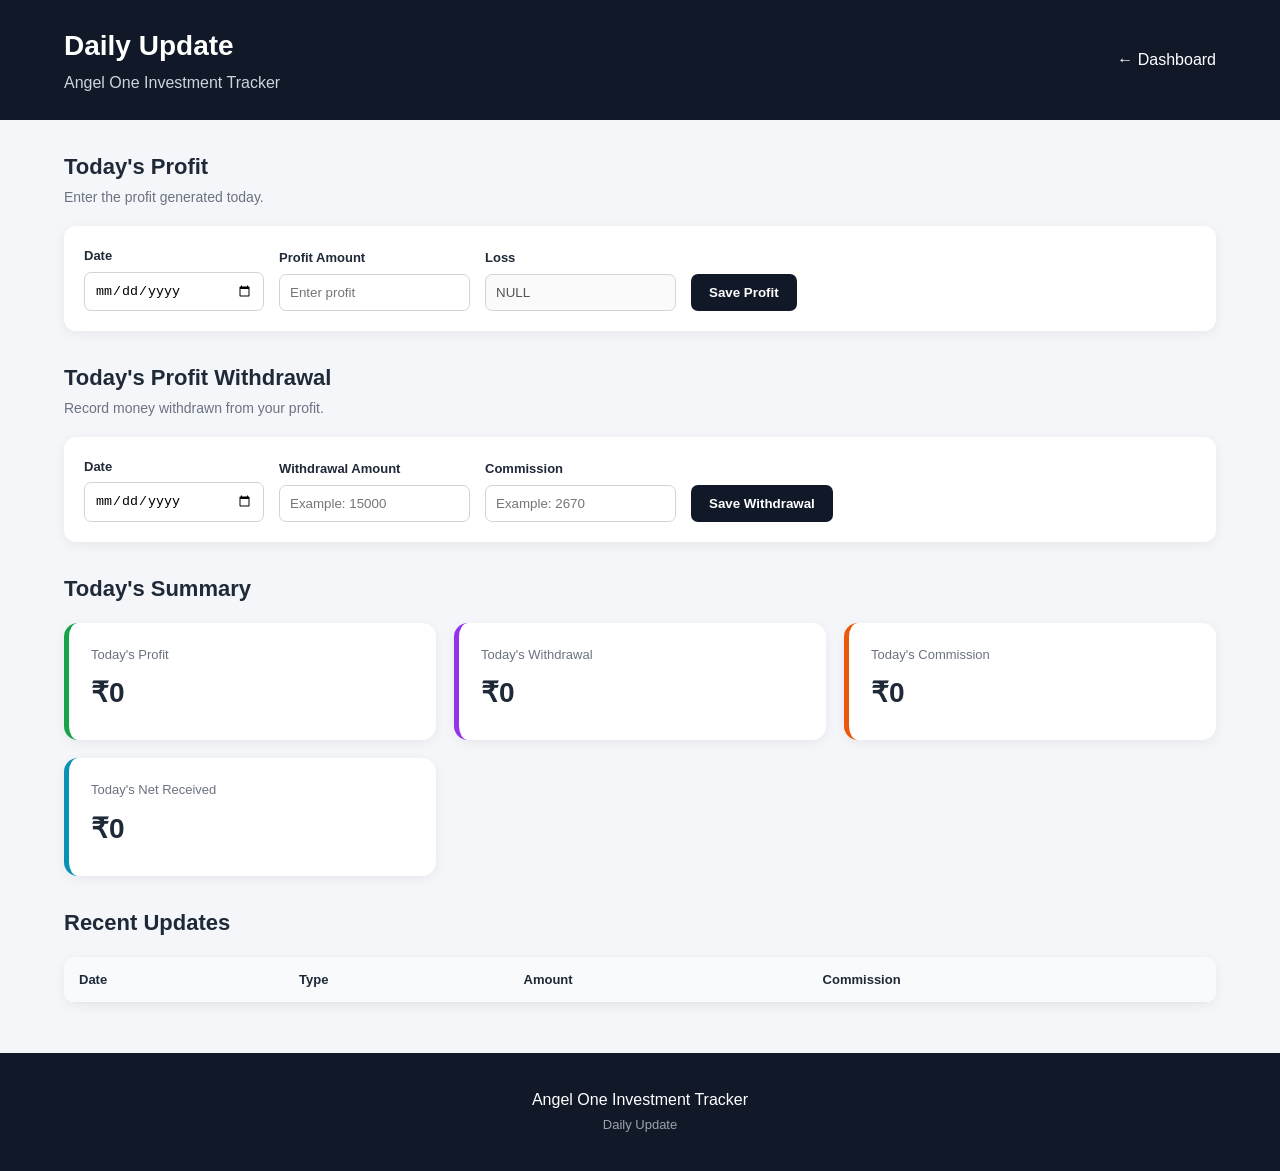
==== update.html @ cad66853 "Create update.html Update HTML added" ====
<!DOCTYPE html>
<html lang="en">
<head>
    <meta charset="UTF-8">
    <meta name="viewport" content="width=device-width, initial-scale=1.0">

    <title>Daily Update - Angel One Tracker</title>

    <link rel="stylesheet" href="style.css">
</head>

<body>

<header class="top-header">

    <div>
        <h1>Daily Update</h1>
        <p>Angel One Investment Tracker</p>
    </div>

    <div>
        <a href="index.html"
           style="color:white;text-decoration:none;">
            ← Dashboard
        </a>
    </div>

</header>


<main>

<section class="data-section">

    <div class="section-title">

        <h2>Today's Profit</h2>

        <p>
            Enter the profit generated today.
        </p>

    </div>


    <div class="entry-form">

        <div>

            <label>Date</label>

            <input
                type="date"
                id="profitDate">

        </div>


        <div>

            <label>Profit Amount</label>

            <input
                type="number"
                id="dailyProfit"
                placeholder="Enter profit">

        </div>


        <div>

            <label>Loss</label>

            <input
                type="text"
                value="NULL"
                disabled>

        </div>


        <button onclick="saveProfit()">

            Save Profit

        </button>

    </div>

</section>



<section class="data-section">

    <div class="section-title">

        <h2>Today's Profit Withdrawal</h2>

        <p>
            Record money withdrawn from your profit.
        </p>

    </div>


    <div class="entry-form">

        <div>

            <label>Date</label>

            <input
                type="date"
                id="withdrawalDate">

        </div>


        <div>

            <label>Withdrawal Amount</label>

            <input
                type="number"
                id="withdrawalAmount"
                placeholder="Example: 15000">

        </div>


        <div>

            <label>Commission</label>

            <input
                type="number"
                id="withdrawalCommission"
                placeholder="Example: 2670">

        </div>


        <button onclick="saveWithdrawal()">

            Save Withdrawal

        </button>

    </div>

</section>



<section class="data-section">

    <div class="section-title">

        <h2>Today's Summary</h2>

    </div>


    <div class="summary-grid">

        <div class="summary-card profit-card">

            <span>Today's Profit</span>

            <strong id="todayProfit">
                ₹0
            </strong>

        </div>


        <div class="summary-card withdrawal-card">

            <span>Today's Withdrawal</span>

            <strong id="todayWithdrawal">
                ₹0
            </strong>

        </div>


        <div class="summary-card commission-card">

            <span>Today's Commission</span>

            <strong id="todayCommission">
                ₹0
            </strong>

        </div>


        <div class="summary-card net-card">

            <span>Today's Net Received</span>

            <strong id="todayNet">
                ₹0
            </strong>

        </div>

    </div>

</section>


<section class="data-section">

    <div class="section-title">

        <h2>Recent Updates</h2>

    </div>


    <div class="table-container">

        <table>

            <thead>

                <tr>

                    <th>Date</th>

                    <th>Type</th>

                    <th>Amount</th>

                    <th>Commission</th>

                </tr>

            </thead>


            <tbody id="recentUpdates">

            </tbody>

        </table>

    </div>

</section>

</main>


<footer>

    <p>Angel One Investment Tracker</p>

    <span>Daily Update</span>

</footer>


<script src="update.js"></script>

</body>
</html>
---- style.css ----
* {
    box-sizing: border-box;
    margin: 0;
    padding: 0;
}

body {
    font-family: Arial, Helvetica, sans-serif;
    background: #f4f6f9;
    color: #1f2937;
    line-height: 1.5;
}

.top-header {
    background: #111827;
    color: white;
    padding: 25px 5%;
    display: flex;
    justify-content: space-between;
    align-items: center;
}

.top-header h1 {
    font-size: 28px;
    margin-bottom: 4px;
}

.top-header p {
    color: #cbd5e1;
}

.date-display {
    font-size: 15px;
    color: #d1d5db;
}

main,
.account-section {
    width: 90%;
    max-width: 1400px;
    margin: auto;
}

.account-section {
    margin-top: 25px;
}

.section-title {
    margin-bottom: 18px;
}

.section-title h2 {
    font-size: 22px;
    margin-bottom: 4px;
}

.section-title p {
    color: #6b7280;
    font-size: 14px;
}

.account-grid {
    display: grid;
    grid-template-columns: repeat(3, 1fr);
    gap: 18px;
}

.account-card {
    background: white;
    padding: 20px;
    border-radius: 12px;
    box-shadow: 0 3px 12px rgba(0,0,0,0.06);
}

.account-card span,
.summary-card span {
    display: block;
    color: #6b7280;
    font-size: 13px;
    margin-bottom: 8px;
}

.account-card strong {
    font-size: 18px;
}

.dashboard-section,
.allocation-section,
.data-section,
.chart-section {
    margin-top: 30px;
}

.summary-grid {
    display: grid;
    grid-template-columns: repeat(3, 1fr);
    gap: 18px;
}

.summary-card {
    background: white;
    padding: 22px;
    border-radius: 14px;
    box-shadow: 0 3px 12px rgba(0,0,0,0.06);
}

.summary-card strong {
    display: block;
    font-size: 28px;
    margin-bottom: 4px;
}

.summary-card small {
    color: #6b7280;
}

.capital-card {
    border-left: 5px solid #2563eb;
}

.profit-card {
    border-left: 5px solid #16a34a;
}

.withdrawal-card {
    border-left: 5px solid #9333ea;
}

.commission-card {
    border-left: 5px solid #ea580c;
}

.net-card {
    border-left: 5px solid #0891b2;
}

.today-card {
    border-left: 5px solid #ca8a04;
}

.allocation-group {
    background: white;
    border-radius: 14px;
    padding: 22px;
    margin-bottom: 20px;
    box-shadow: 0 3px 12px rgba(0,0,0,0.06);
}

.group-header {
    display: flex;
    justify-content: space-between;
    align-items: center;
    margin-bottom: 20px;
    padding-bottom: 15px;
    border-bottom: 1px solid #e5e7eb;
}

.group-header h3 {
    font-size: 18px;
}

.group-header span {
    color: #6b7280;
    font-size: 13px;
}

.group-header strong {
    font-size: 20px;
}

.allocation-items {
    display: grid;
    grid-template-columns: repeat(2, 1fr);
    gap: 15px;
}

.allocation-item {
    display: grid;
    grid-template-columns: 1fr 100px 130px;
    align-items: center;
    gap: 15px;
    padding: 14px;
    background: #f8fafc;
    border-radius: 10px;
}

.allocation-item label {
    font-weight: bold;
}

.allocation-input {
    display: flex;
    align-items: center;
}

.allocation-input input {
    width: 75px;
    padding: 8px;
    border: 1px solid #d1d5db;
    border-radius: 6px;
}

.allocation-input span {
    margin-left: 5px;
}

.allocation-item strong {
    text-align: right;
}

.entry-form {
    background: white;
    padding: 20px;
    border-radius: 12px;
    display: flex;
    gap: 15px;
    align-items: end;
    box-shadow: 0 3px 12px rgba(0,0,0,0.06);
}

.entry-form div {
    display: flex;
    flex-direction: column;
}

.entry-form label {
    font-size: 13px;
    margin-bottom: 6px;
    font-weight: bold;
}

.entry-form input {
    padding: 10px;
    border: 1px solid #d1d5db;
    border-radius: 7px;
    min-width: 180px;
}

.entry-form button {
    padding: 11px 18px;
    border: none;
    border-radius: 7px;
    background: #111827;
    color: white;
    cursor: pointer;
    font-weight: bold;
}

.entry-form button:hover {
    background: #374151;
}

.table-container {
    margin-top: 18px;
    overflow-x: auto;
    background: white;
    border-radius: 12px;
    box-shadow: 0 3px 12px rgba(0,0,0,0.06);
}

table {
    width: 100%;
    border-collapse: collapse;
}

th,
td {
    padding: 13px 15px;
    text-align: left;
    border-bottom: 1px solid #e5e7eb;
}

th {
    background: #f8fafc;
    font-size: 13px;
}

.delete-btn {
    border: none;
    background: #dc2626;
    color: white;
    padding: 6px 10px;
    border-radius: 5px;
    cursor: pointer;
}

.chart-container {
    background: white;
    padding: 25px;
    border-radius: 14px;
    height: 400px;
    box-shadow: 0 3px 12px rgba(0,0,0,0.06);
}

footer {
    text-align: center;
    padding: 35px;
    margin-top: 50px;
    background: #111827;
    color: white;
}

footer span {
    color: #9ca3af;
    font-size: 13px;
}

@media (max-width: 900px) {

    .summary-grid,
    .account-grid {
        grid-template-columns: repeat(2, 1fr);
    }

    .allocation-items {
        grid-template-columns: 1fr;
    }

    .entry-form {
        flex-wrap: wrap;
    }
}

@media (max-width: 600px) {

    .top-header {
        flex-direction: column;
        align-items: flex-start;
        gap: 12px;
    }

    .top-header h1 {
        font-size: 22px;
    }

    main,
    .account-section {
        width: 94%;
    }

    .summary-grid,
    .account-grid {
        grid-template-columns: 1fr;
    }

    .allocation-item {
        grid-template-columns: 1fr;
    }

    .allocation-item strong {
        text-align: left;
    }

    .entry-form {
        flex-direction: column;
        align-items: stretch;
    }

    .entry-form input {
        width: 100%;
    }

    .chart-container {
        height: 300px;
    }
}
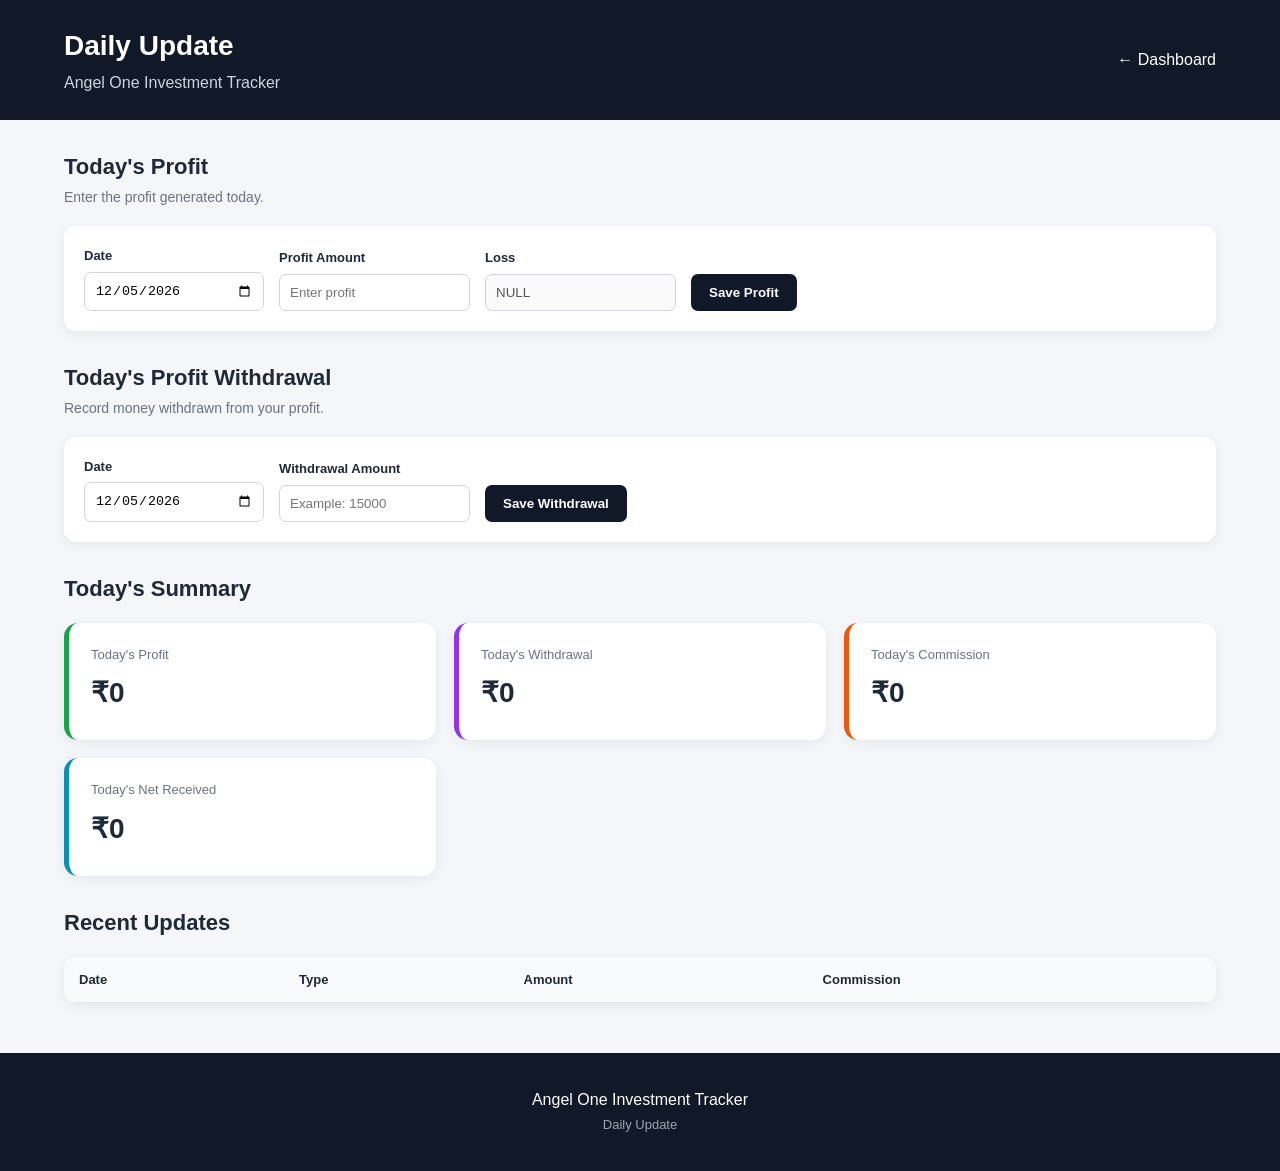
==== commit 6f98cf60: "Update update.html Remove manual commission entry" ====
--- a/update.html
+++ b/update.html
@@ -130,17 +130,7 @@
         </div>
 
 
-        <div>
-
-            <label>Commission</label>
-
-            <input
-                type="number"
-                id="withdrawalCommission"
-                placeholder="Example: 2670">
-
-        </div>
-
+       
 
         <button onclick="saveWithdrawal()">
 
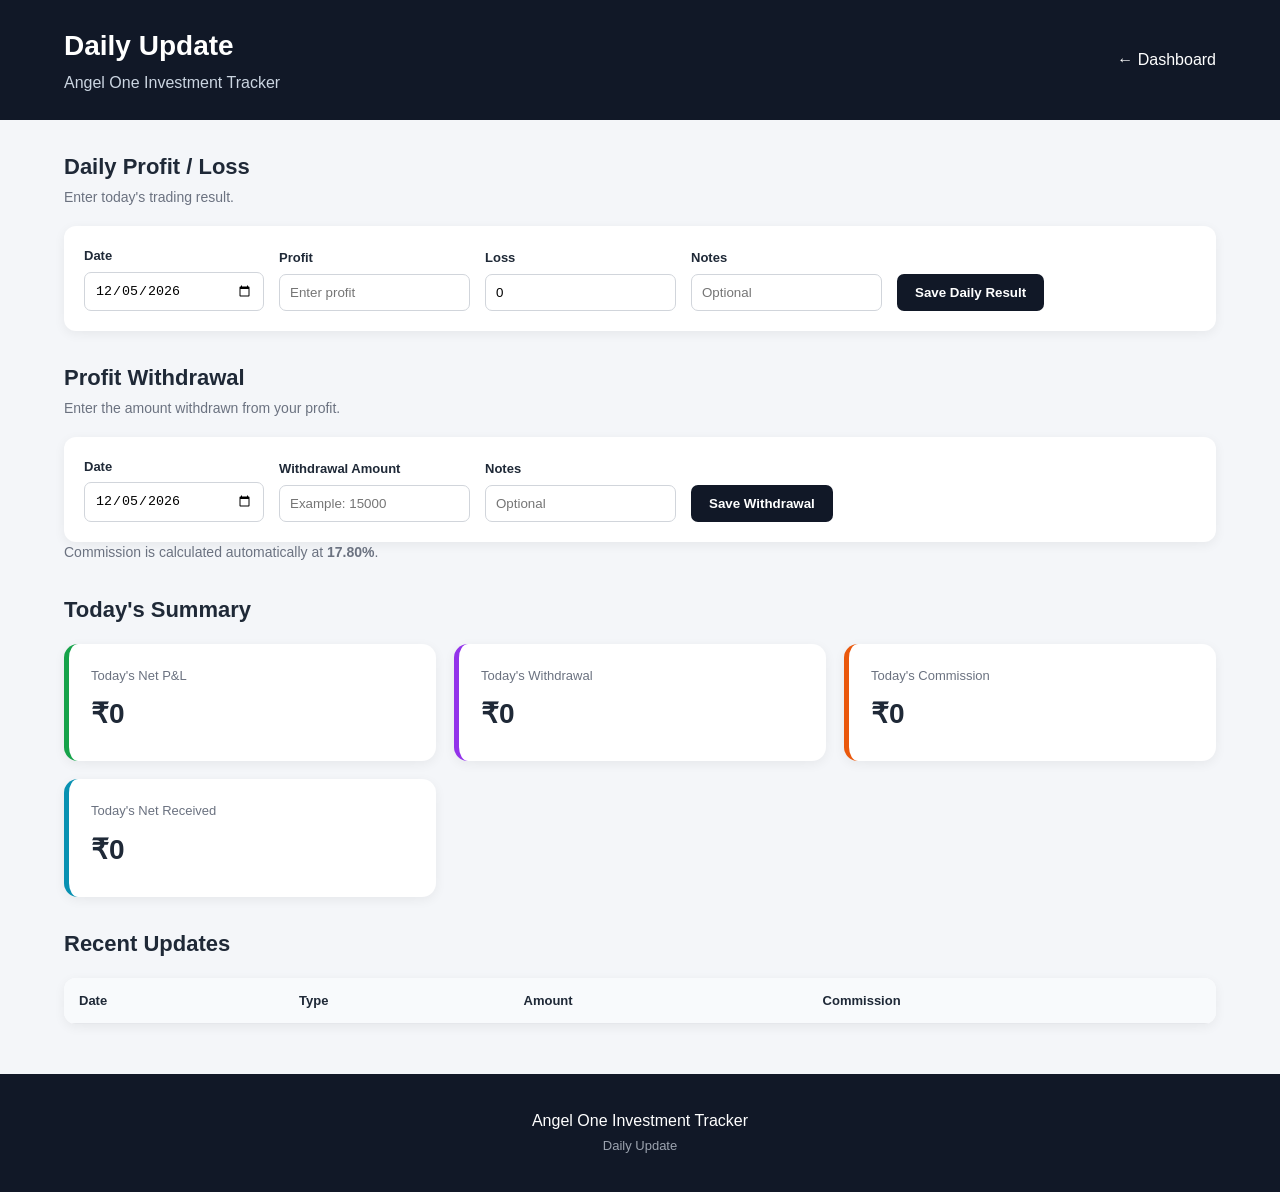
==== commit 3c57540b: "Update update.html updated code" ====
--- a/update.html
+++ b/update.html
@@ -1,43 +1,67 @@
 <!DOCTYPE html>
 <html lang="en">
+
 <head>
+
     <meta charset="UTF-8">
-    <meta name="viewport" content="width=device-width, initial-scale=1.0">
+
+    <meta
+        name="viewport"
+        content="width=device-width, initial-scale=1.0">
 
     <title>Daily Update - Angel One Tracker</title>
 
     <link rel="stylesheet" href="style.css">
+
 </head>
 
+
 <body>
 
+
 <header class="top-header">
 
     <div>
+
         <h1>Daily Update</h1>
+
         <p>Angel One Investment Tracker</p>
-    </div>
+
+    </div>
+
 
     <div>
-        <a href="index.html"
-           style="color:white;text-decoration:none;">
+
+        <a
+            href="index.html"
+            style="color:white;text-decoration:none;">
+
             ← Dashboard
+
         </a>
+
     </div>
 
 </header>
 
 
+
 <main>
 
+
+<!-- =====================================================
+     DAILY PROFIT
+====================================================== -->
+
 <section class="data-section">
 
-    <div class="section-title">
-
-        <h2>Today's Profit</h2>
+
+    <div class="section-title">
+
+        <h2>Daily Profit / Loss</h2>
 
         <p>
-            Enter the profit generated today.
+            Enter today's trading result.
         </p>
 
     </div>
@@ -45,9 +69,12 @@
 
     <div class="entry-form">
 
-        <div>
-
-            <label>Date</label>
+
+        <div>
+
+            <label for="profitDate">
+                Date
+            </label>
 
             <input
                 type="date"
@@ -58,48 +85,78 @@
 
         <div>
 
-            <label>Profit Amount</label>
+            <label for="dailyProfit">
+                Profit
+            </label>
 
             <input
                 type="number"
                 id="dailyProfit"
-                placeholder="Enter profit">
-
-        </div>
-
-
-        <div>
-
-            <label>Loss</label>
+                placeholder="Enter profit"
+                min="0">
+
+        </div>
+
+
+        <div>
+
+            <label for="dailyLoss">
+                Loss
+            </label>
+
+            <input
+                type="number"
+                id="dailyLoss"
+                placeholder="Enter loss"
+                min="0"
+                value="0">
+
+        </div>
+
+
+        <div>
+
+            <label for="profitNotes">
+                Notes
+            </label>
 
             <input
                 type="text"
-                value="NULL"
-                disabled>
-
-        </div>
-
-
-        <button onclick="saveProfit()">
-
-            Save Profit
+                id="profitNotes"
+                placeholder="Optional">
+
+        </div>
+
+
+        <button
+            type="button"
+            onclick="saveProfit()">
+
+            Save Daily Result
 
         </button>
 
-    </div>
+
+    </div>
+
 
 </section>
 
 
 
+<!-- =====================================================
+     WITHDRAWAL
+====================================================== -->
+
 <section class="data-section">
 
-    <div class="section-title">
-
-        <h2>Today's Profit Withdrawal</h2>
+
+    <div class="section-title">
+
+        <h2>Profit Withdrawal</h2>
 
         <p>
-            Record money withdrawn from your profit.
+            Enter the amount withdrawn from your profit.
         </p>
 
     </div>
@@ -107,9 +164,12 @@
 
     <div class="entry-form">
 
-        <div>
-
-            <label>Date</label>
+
+        <div>
+
+            <label for="withdrawalDate">
+                Date
+            </label>
 
             <input
                 type="date"
@@ -120,32 +180,66 @@
 
         <div>
 
-            <label>Withdrawal Amount</label>
+            <label for="withdrawalAmount">
+                Withdrawal Amount
+            </label>
 
             <input
                 type="number"
                 id="withdrawalAmount"
-                placeholder="Example: 15000">
-
-        </div>
-
-
-       
-
-        <button onclick="saveWithdrawal()">
+                placeholder="Example: 15000"
+                min="1">
+
+        </div>
+
+
+        <div>
+
+            <label for="withdrawalNotes">
+                Notes
+            </label>
+
+            <input
+                type="text"
+                id="withdrawalNotes"
+                placeholder="Optional">
+
+        </div>
+
+
+        <button
+            type="button"
+            onclick="saveWithdrawal()">
 
             Save Withdrawal
 
         </button>
 
-    </div>
+
+    </div>
+
+
+    <div class="section-title">
+
+        <p>
+            Commission is calculated automatically at
+            <strong>17.80%</strong>.
+        </p>
+
+    </div>
+
 
 </section>
 
 
 
+<!-- =====================================================
+     TODAY'S SUMMARY
+====================================================== -->
+
 <section class="data-section">
 
+
     <div class="section-title">
 
         <h2>Today's Summary</h2>
@@ -155,9 +249,12 @@
 
     <div class="summary-grid">
 
+
         <div class="summary-card profit-card">
 
-            <span>Today's Profit</span>
+            <span>
+                Today's Net P&L
+            </span>
 
             <strong id="todayProfit">
                 ₹0
@@ -168,7 +265,9 @@
 
         <div class="summary-card withdrawal-card">
 
-            <span>Today's Withdrawal</span>
+            <span>
+                Today's Withdrawal
+            </span>
 
             <strong id="todayWithdrawal">
                 ₹0
@@ -179,7 +278,9 @@
 
         <div class="summary-card commission-card">
 
-            <span>Today's Commission</span>
+            <span>
+                Today's Commission
+            </span>
 
             <strong id="todayCommission">
                 ₹0
@@ -190,7 +291,9 @@
 
         <div class="summary-card net-card">
 
-            <span>Today's Net Received</span>
+            <span>
+                Today's Net Received
+            </span>
 
             <strong id="todayNet">
                 ₹0
@@ -198,13 +301,21 @@
 
         </div>
 
-    </div>
+
+    </div>
+
 
 </section>
 
 
+
+<!-- =====================================================
+     RECENT UPDATES
+====================================================== -->
+
 <section class="data-section">
 
+
     <div class="section-title">
 
         <h2>Recent Updates</h2>
@@ -214,8 +325,10 @@
 
     <div class="table-container">
 
+
         <table>
 
+
             <thead>
 
                 <tr>
@@ -237,25 +350,37 @@
 
             </tbody>
 
+
         </table>
 
-    </div>
+
+    </div>
+
 
 </section>
 
+
 </main>
 
 
+
 <footer>
 
-    <p>Angel One Investment Tracker</p>
-
-    <span>Daily Update</span>
+    <p>
+        Angel One Investment Tracker
+    </p>
+
+    <span>
+        Daily Update
+    </span>
 
 </footer>
 
 
+
 <script src="update.js"></script>
 
+
 </body>
+
 </html>
